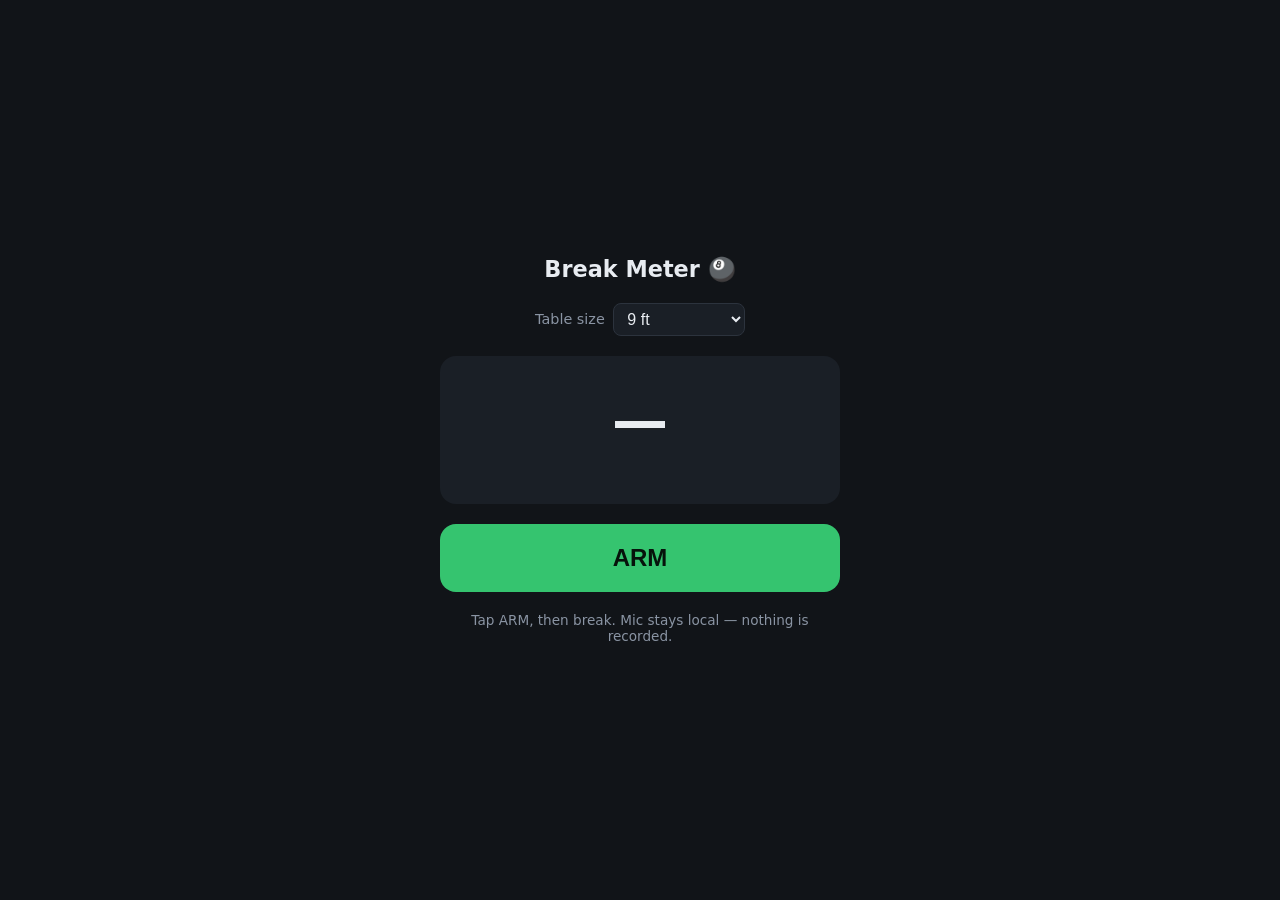
==== index.html @ 3a0d0173 "Scaffold Break Meter PWA Vanilla JS billiards break-speed meter: mic transient detection, crack→rack" ====
<!DOCTYPE html>
<html lang="en">
<head>
  <meta charset="UTF-8">
  <meta name="viewport" content="width=device-width, initial-scale=1, viewport-fit=cover">
  <meta name="theme-color" content="#111418">
  <meta name="apple-mobile-web-app-capable" content="yes">
  <title>Break Meter 🎱</title>
  <link rel="manifest" href="manifest.json">
  <link rel="icon" href="icon.svg" type="image/svg+xml">
  <link rel="stylesheet" href="style.css">
</head>
<body>
  <main>
    <h1>Break Meter 🎱</h1>

    <label class="table-size">
      Table size
      <select id="table-size">
        <option value="7">7 ft (bar box)</option>
        <option value="8">8 ft</option>
        <option value="9" selected>9 ft</option>
      </select>
    </label>

    <div id="readout">
      <div id="speed">—</div>
      <div id="speed-alt"></div>
    </div>

    <button id="arm">ARM</button>
    <p id="status">Tap ARM, then break. Mic stays local — nothing is recorded.</p>
  </main>

  <script src="app.js"></script>
  <script>
    if ('serviceWorker' in navigator) navigator.serviceWorker.register('sw.js');
  </script>
</body>
</html>
---- style.css ----
:root {
  --bg: #111418;
  --panel: #1a1f26;
  --fg: #e8ecf1;
  --dim: #8a94a3;
  --accent: #35c46f;
  --hot: #e05252;
}

* { box-sizing: border-box; margin: 0; }

body {
  background: var(--bg);
  color: var(--fg);
  font-family: system-ui, -apple-system, sans-serif;
  min-height: 100dvh;
  display: grid;
  place-items: center;
  -webkit-tap-highlight-color: transparent;
}

main {
  width: min(28rem, 100%);
  padding: 1.5rem;
  text-align: center;
  display: grid;
  gap: 1.25rem;
}

h1 { font-size: 1.4rem; font-weight: 600; }

.table-size {
  color: var(--dim);
  font-size: 0.9rem;
  display: flex;
  justify-content: center;
  align-items: center;
  gap: 0.5rem;
}

select {
  background: var(--panel);
  color: var(--fg);
  border: 1px solid #2c333d;
  border-radius: 0.5rem;
  padding: 0.4rem 0.6rem;
  font-size: 1rem;
}

#readout {
  background: var(--panel);
  border-radius: 1rem;
  padding: 2rem 1rem;
}

#speed {
  font-size: 3.5rem;
  font-weight: 700;
  font-variant-numeric: tabular-nums;
}

#speed-alt {
  color: var(--dim);
  min-height: 1.2em;
  font-variant-numeric: tabular-nums;
}

#arm {
  font-size: 1.5rem;
  font-weight: 700;
  padding: 1.25rem;
  border: none;
  border-radius: 1rem;
  background: var(--accent);
  color: #06130b;
  cursor: pointer;
  touch-action: manipulation;
}

#arm.armed { background: var(--hot); color: #fff; }

#status { color: var(--dim); font-size: 0.85rem; }
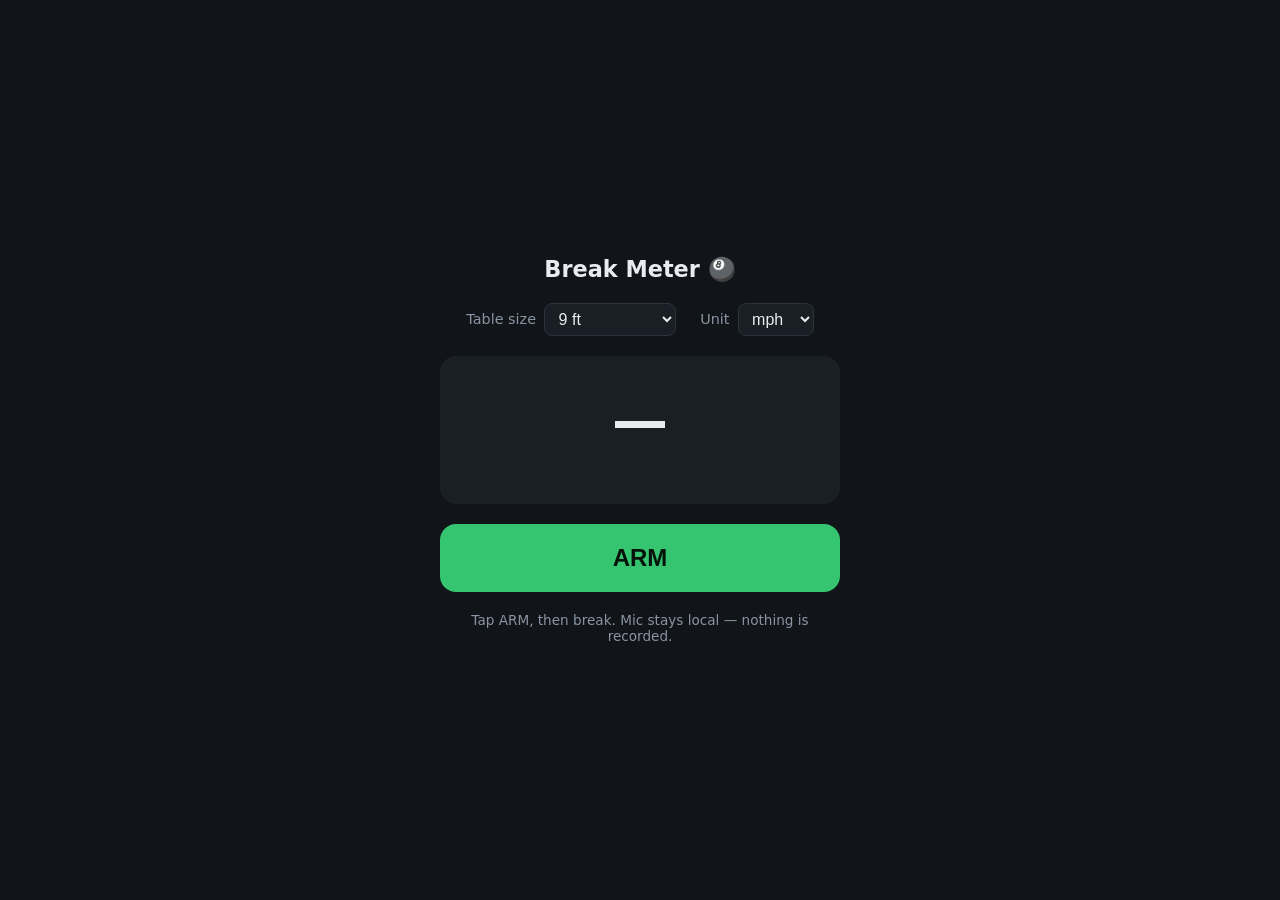
==== commit 13770d4e: "Add configurable speed unit (mph, km/h, m/s, ft/s) Unit choice persists in localStorage; last result" ====
--- a/index.html
+++ b/index.html
@@ -14,14 +14,25 @@
   <main>
     <h1>Break Meter 🎱</h1>
 
-    <label class="table-size">
-      Table size
-      <select id="table-size">
-        <option value="7">7 ft (bar box)</option>
-        <option value="8">8 ft</option>
-        <option value="9" selected>9 ft</option>
-      </select>
-    </label>
+    <div class="options">
+      <label>
+        Table size
+        <select id="table-size">
+          <option value="7">7 ft (bar box)</option>
+          <option value="8">8 ft</option>
+          <option value="9" selected>9 ft</option>
+        </select>
+      </label>
+      <label>
+        Unit
+        <select id="unit">
+          <option value="mph" selected>mph</option>
+          <option value="kmh">km/h</option>
+          <option value="ms">m/s</option>
+          <option value="fps">ft/s</option>
+        </select>
+      </label>
+    </div>
 
     <div id="readout">
       <div id="speed">—</div>
--- a/style.css
+++ b/style.css
@@ -29,11 +29,16 @@
 
 h1 { font-size: 1.4rem; font-weight: 600; }
 
-.table-size {
+.options {
+  display: flex;
+  justify-content: center;
+  gap: 1.5rem;
+}
+
+.options label {
   color: var(--dim);
   font-size: 0.9rem;
   display: flex;
-  justify-content: center;
   align-items: center;
   gap: 0.5rem;
 }
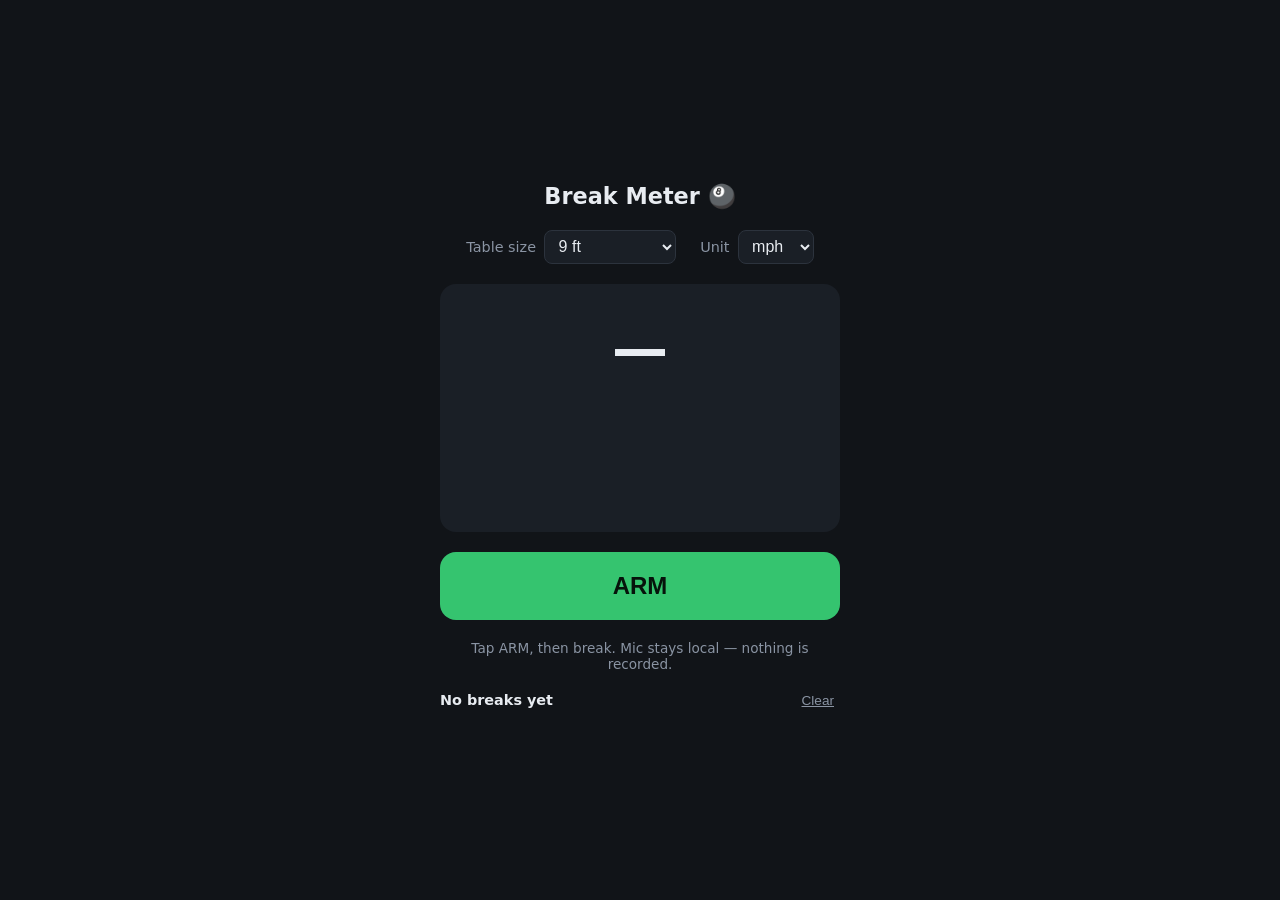
==== commit 7905c7d5: "Add waveform display, saved break history, and full test suite - Live time-domain canvas waveform wi" ====
--- a/index.html
+++ b/index.html
@@ -37,10 +37,19 @@
     <div id="readout">
       <div id="speed">—</div>
       <div id="speed-alt"></div>
+      <canvas id="wave" width="600" height="80"></canvas>
     </div>
 
     <button id="arm">ARM</button>
     <p id="status">Tap ARM, then break. Mic stays local — nothing is recorded.</p>
+
+    <section id="history">
+      <div id="history-head">
+        <span id="best"></span>
+        <button id="clear">Clear</button>
+      </div>
+      <ol id="breaks"></ol>
+    </section>
   </main>
 
   <script src="app.js"></script>
--- a/style.css
+++ b/style.css
@@ -85,3 +85,44 @@
 #arm.armed { background: var(--hot); color: #fff; }
 
 #status { color: var(--dim); font-size: 0.85rem; }
+
+#wave {
+  width: 100%;
+  height: 80px;
+  margin-top: 1rem;
+}
+
+#history-head {
+  display: flex;
+  justify-content: space-between;
+  align-items: center;
+  color: var(--dim);
+  font-size: 0.9rem;
+}
+
+#best { font-weight: 600; color: var(--fg); }
+
+#clear {
+  background: none;
+  border: none;
+  color: var(--dim);
+  font-size: 0.85rem;
+  cursor: pointer;
+  text-decoration: underline;
+}
+
+#breaks {
+  list-style: none;
+  padding: 0;
+  margin-top: 0.5rem;
+  text-align: left;
+  font-variant-numeric: tabular-nums;
+}
+
+#breaks li {
+  padding: 0.4rem 0;
+  border-bottom: 1px solid #2c333d;
+  color: var(--dim);
+}
+
+#breaks li:first-child { color: var(--fg); }
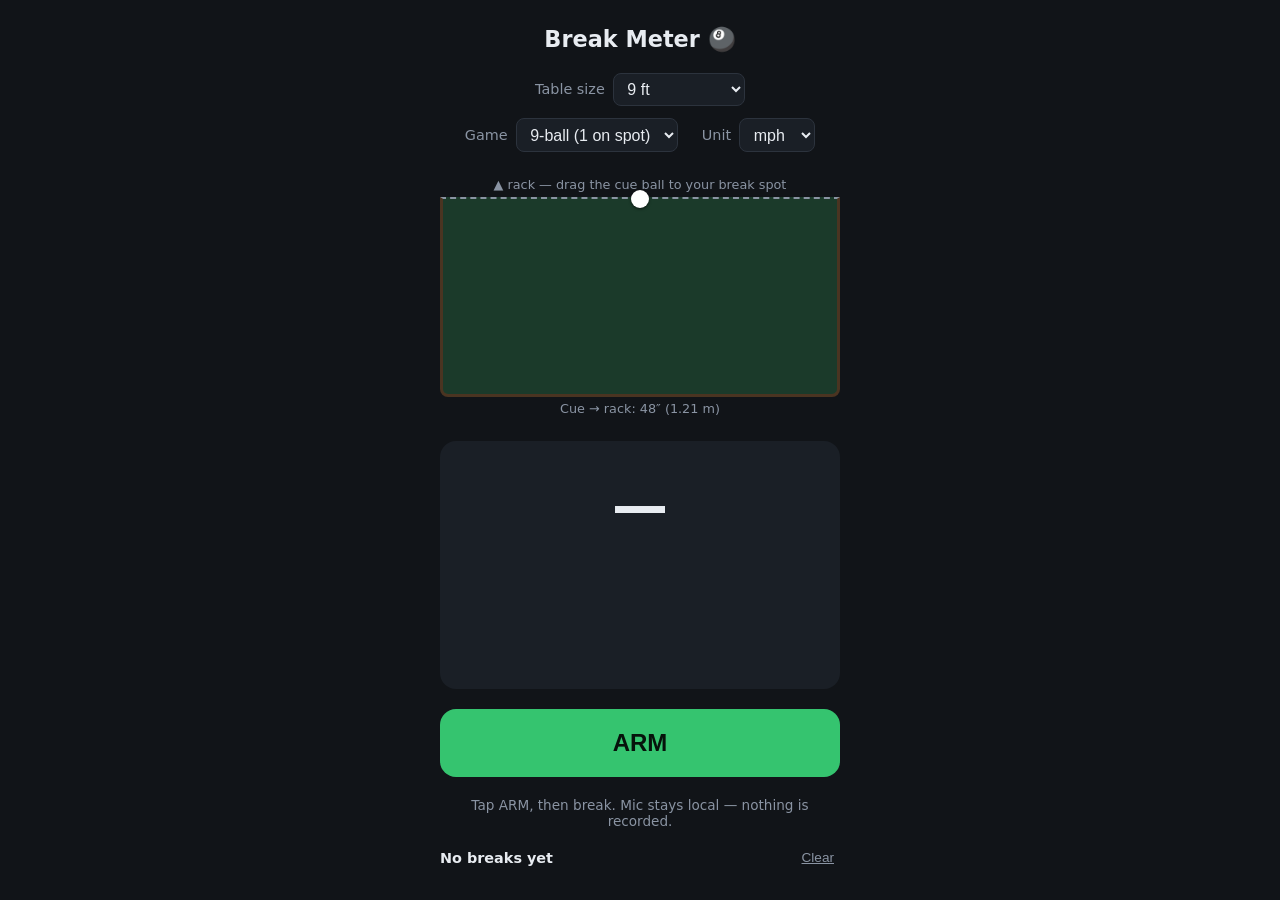
==== commit 85044cd2: "Add ball-diameter fix, kitchen diagram, and game/rack selector - Distance is cue-ball travel: hypote" ====
--- a/index.html
+++ b/index.html
@@ -24,6 +24,15 @@
         </select>
       </label>
       <label>
+        Game
+        <select id="rack">
+          <option value="9ball-1" selected>9-ball (1 on spot)</option>
+          <option value="9ball-9">9-ball (9 on spot)</option>
+          <option value="8ball">8-ball</option>
+          <option value="10ball">10-ball</option>
+        </select>
+      </label>
+      <label>
         Unit
         <select id="unit">
           <option value="mph" selected>mph</option>
@@ -32,6 +41,12 @@
           <option value="fps">ft/s</option>
         </select>
       </label>
+    </div>
+
+    <div id="kitchen-wrap">
+      <div class="kitchen-hint">▲ rack — drag the cue ball to your break spot</div>
+      <div id="kitchen"><div id="cueball"></div></div>
+      <div id="kitchen-dist" class="kitchen-hint"></div>
     </div>
 
     <div id="readout">
--- a/style.css
+++ b/style.css
@@ -32,7 +32,8 @@
 .options {
   display: flex;
   justify-content: center;
-  gap: 1.5rem;
+  flex-wrap: wrap;
+  gap: 0.75rem 1.5rem;
 }
 
 .options label {
@@ -50,6 +51,34 @@
   border-radius: 0.5rem;
   padding: 0.4rem 0.6rem;
   font-size: 1rem;
+}
+
+#kitchen {
+  aspect-ratio: 2 / 1; /* kitchen is width × length/4 — 2:1 on every table size */
+  background: #1b3a2a;
+  border: 3px solid #4a3421;
+  border-top: 2px dashed var(--dim); /* the head string */
+  border-radius: 0 0 0.5rem 0.5rem;
+  position: relative;
+  touch-action: none;
+  cursor: pointer;
+}
+
+#cueball {
+  position: absolute;
+  width: 18px;
+  height: 18px;
+  background: #fff;
+  border-radius: 50%;
+  transform: translate(-50%, -50%);
+  box-shadow: 0 1px 3px rgba(0, 0, 0, 0.6);
+  pointer-events: none;
+}
+
+.kitchen-hint {
+  color: var(--dim);
+  font-size: 0.8rem;
+  margin: 0.3rem 0;
 }
 
 #readout {
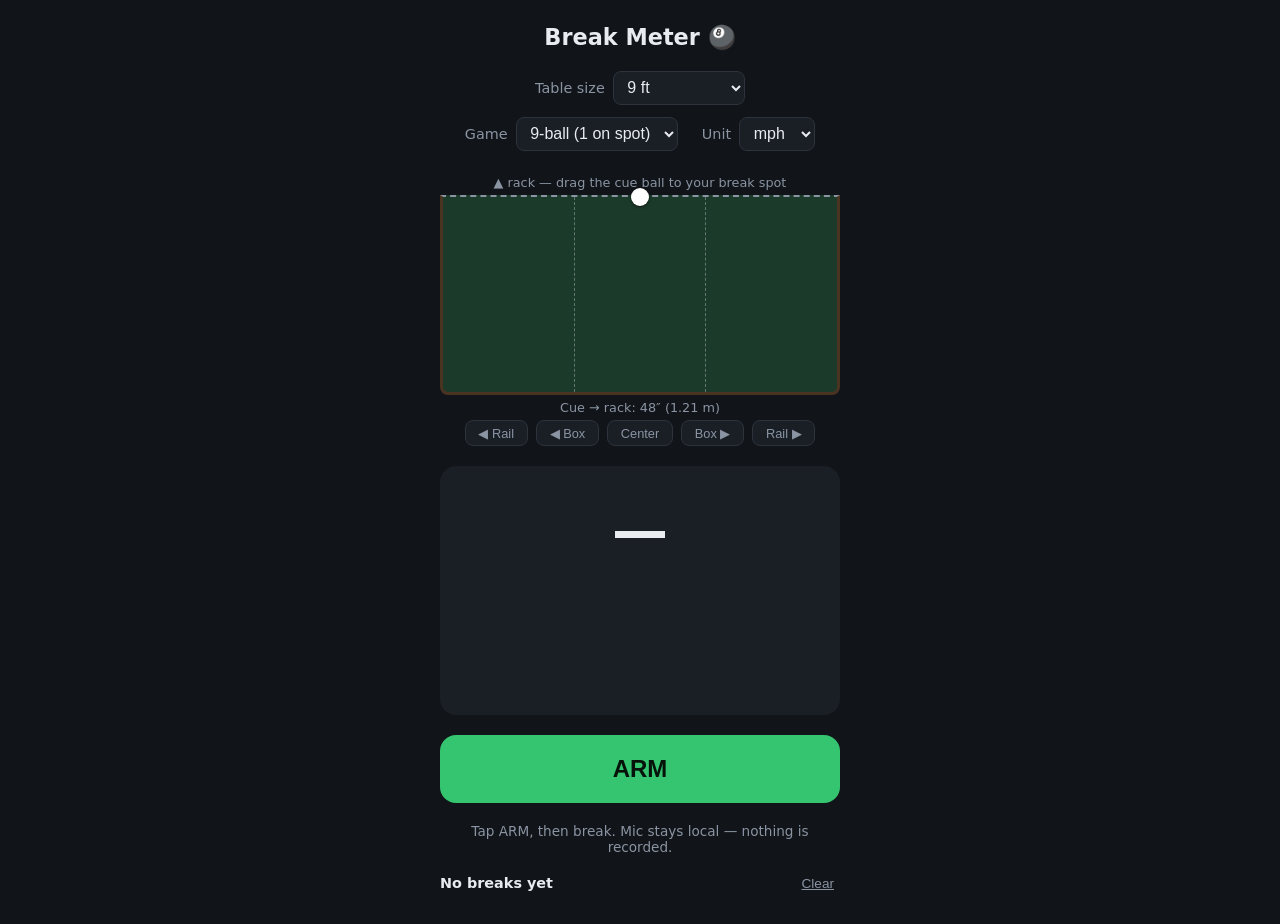
==== commit 7e4f9309: "Add cue position presets and tournament break box - Rail presets: cue ball a ball's width off the cu" ====
--- a/index.html
+++ b/index.html
@@ -45,8 +45,15 @@
 
     <div id="kitchen-wrap">
       <div class="kitchen-hint">▲ rack — drag the cue ball to your break spot</div>
-      <div id="kitchen"><div id="cueball"></div></div>
+      <div id="kitchen"><div id="breakbox" title="Break box"></div><div id="cueball"></div></div>
       <div id="kitchen-dist" class="kitchen-hint"></div>
+      <div id="cue-presets">
+        <button data-pos="left">◀ Rail</button>
+        <button data-pos="box-left">◀ Box</button>
+        <button data-pos="center">Center</button>
+        <button data-pos="box-right">Box ▶</button>
+        <button data-pos="right">Rail ▶</button>
+      </div>
     </div>
 
     <div id="readout">
--- a/style.css
+++ b/style.css
@@ -64,6 +64,17 @@
   cursor: pointer;
 }
 
+#breakbox {
+  position: absolute;
+  left: 33.33%;
+  width: 33.34%;
+  top: 0;
+  bottom: 0;
+  border-left: 1px dashed rgba(232, 236, 241, 0.35);
+  border-right: 1px dashed rgba(232, 236, 241, 0.35);
+  pointer-events: none;
+}
+
 #cueball {
   position: absolute;
   width: 18px;
@@ -79,6 +90,22 @@
   color: var(--dim);
   font-size: 0.8rem;
   margin: 0.3rem 0;
+}
+
+#cue-presets {
+  display: flex;
+  justify-content: center;
+  gap: 0.5rem;
+}
+
+#cue-presets button {
+  background: var(--panel);
+  color: var(--dim);
+  border: 1px solid #2c333d;
+  border-radius: 0.5rem;
+  padding: 0.3rem 0.8rem;
+  font-size: 0.8rem;
+  cursor: pointer;
 }
 
 #readout {
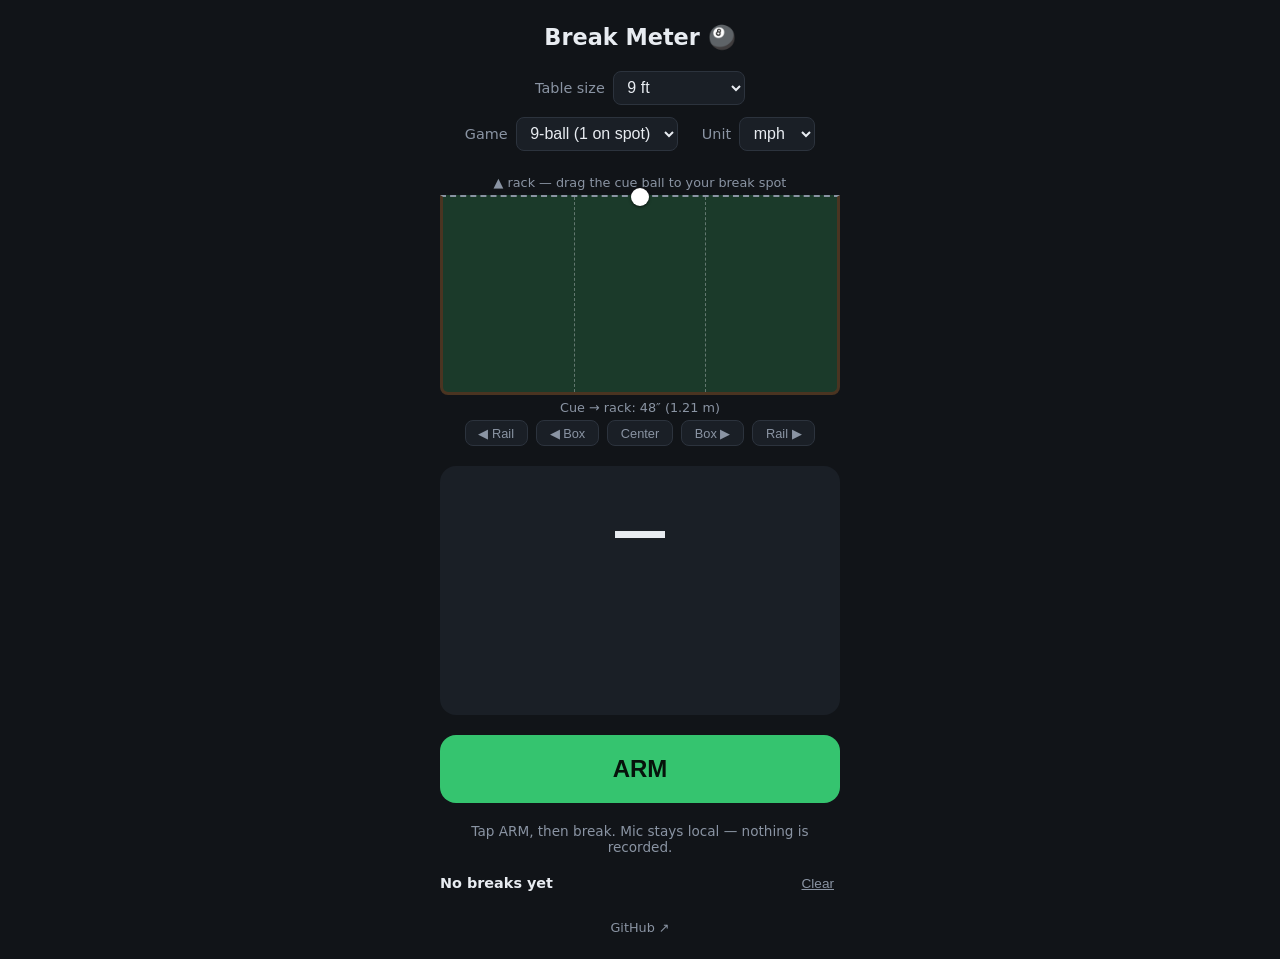
==== commit 66130552: "Optimize layout for mobile/iOS and add repo link" ====
--- a/index.html
+++ b/index.html
@@ -5,6 +5,7 @@
   <meta name="viewport" content="width=device-width, initial-scale=1, viewport-fit=cover">
   <meta name="theme-color" content="#111418">
   <meta name="apple-mobile-web-app-capable" content="yes">
+  <meta name="apple-mobile-web-app-status-bar-style" content="black-translucent">
   <title>Break Meter 🎱</title>
   <link rel="manifest" href="manifest.json">
   <link rel="icon" href="icon.svg" type="image/svg+xml">
@@ -72,6 +73,8 @@
       </div>
       <ol id="breaks"></ol>
     </section>
+
+    <a id="repo" href="https://github.com/jonathan-lewerissa/break-meter" target="_blank" rel="noopener">GitHub&nbsp;↗</a>
   </main>
 
   <script src="app.js"></script>
--- a/style.css
+++ b/style.css
@@ -17,11 +17,20 @@
   display: grid;
   place-items: center;
   -webkit-tap-highlight-color: transparent;
-}
+  -webkit-user-select: none;
+  user-select: none;
+  overscroll-behavior-y: none;
+}
+
+button, select { touch-action: manipulation; }
 
 main {
   width: min(28rem, 100%);
   padding: 1.5rem;
+  padding-top: calc(1.5rem + env(safe-area-inset-top));
+  padding-bottom: calc(1.5rem + env(safe-area-inset-bottom));
+  padding-left: calc(1.5rem + env(safe-area-inset-left));
+  padding-right: calc(1.5rem + env(safe-area-inset-right));
   text-align: center;
   display: grid;
   gap: 1.25rem;
@@ -95,6 +104,7 @@
 #cue-presets {
   display: flex;
   justify-content: center;
+  flex-wrap: wrap;
   gap: 0.5rem;
 }
 
@@ -182,3 +192,14 @@
 }
 
 #breaks li:first-child { color: var(--fg); }
+
+#repo {
+  color: var(--dim);
+  font-size: 0.8rem;
+  text-decoration: none;
+}
+
+@media (max-width: 380px) {
+  #speed { font-size: 2.75rem; }
+  #readout { padding: 1.25rem 0.75rem; }
+}
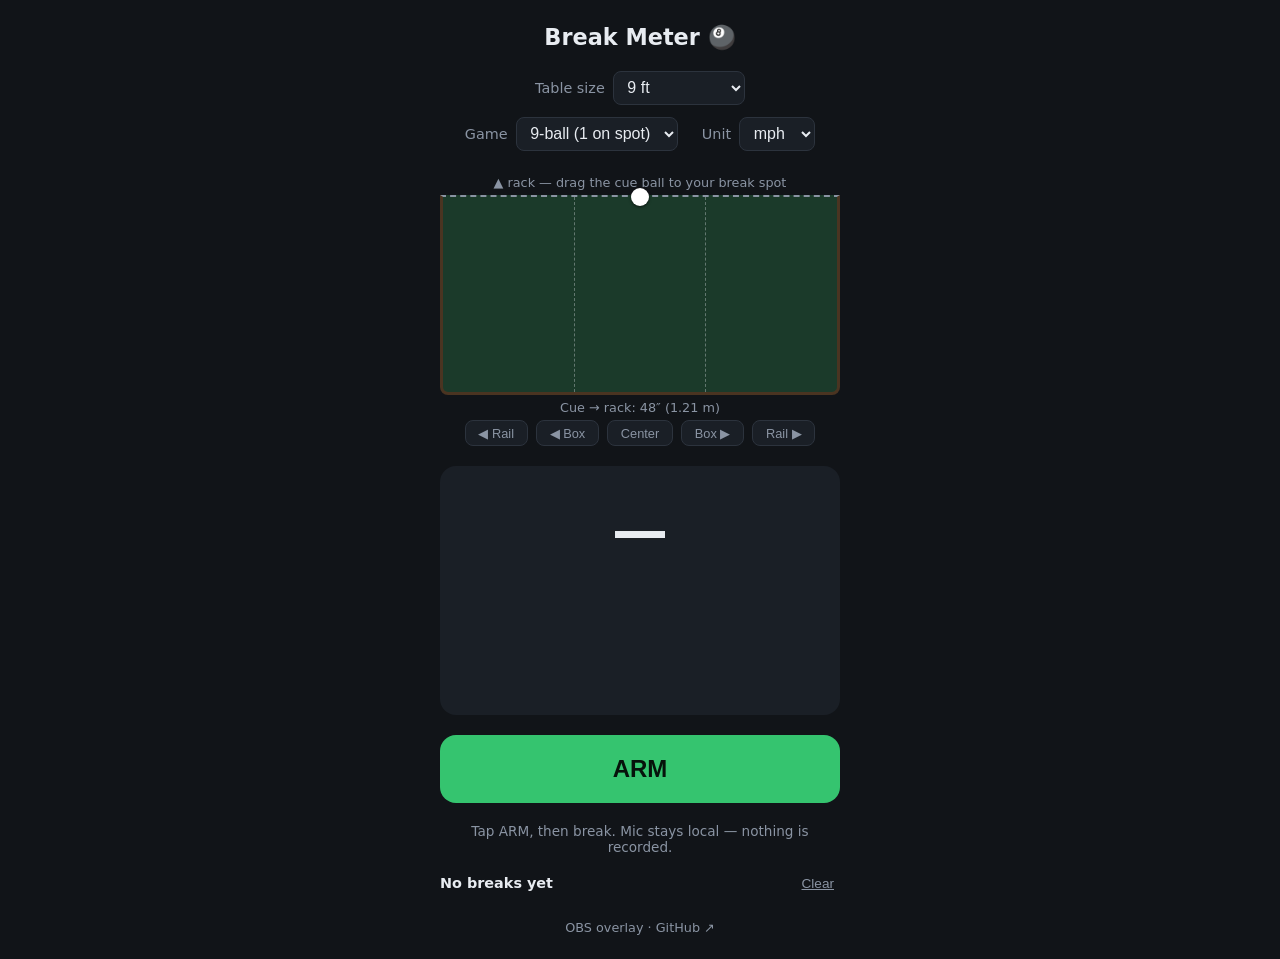
==== commit a2e99217: "Add OBS browser-source overlay and setup page - overlay.html: transparent auto-arming readout config" ====
--- a/index.html
+++ b/index.html
@@ -74,7 +74,7 @@
       <ol id="breaks"></ol>
     </section>
 
-    <a id="repo" href="https://github.com/jonathan-lewerissa/break-meter" target="_blank" rel="noopener">GitHub&nbsp;↗</a>
+    <div id="links"><a href="obs.html">OBS overlay</a> · <a href="https://github.com/jonathan-lewerissa/break-meter" target="_blank" rel="noopener">GitHub&nbsp;↗</a></div>
   </main>
 
   <script src="app.js"></script>
--- a/style.css
+++ b/style.css
@@ -193,7 +193,7 @@
 
 #breaks li:first-child { color: var(--fg); }
 
-#repo {
+#links, #links a {
   color: var(--dim);
   font-size: 0.8rem;
   text-decoration: none;
